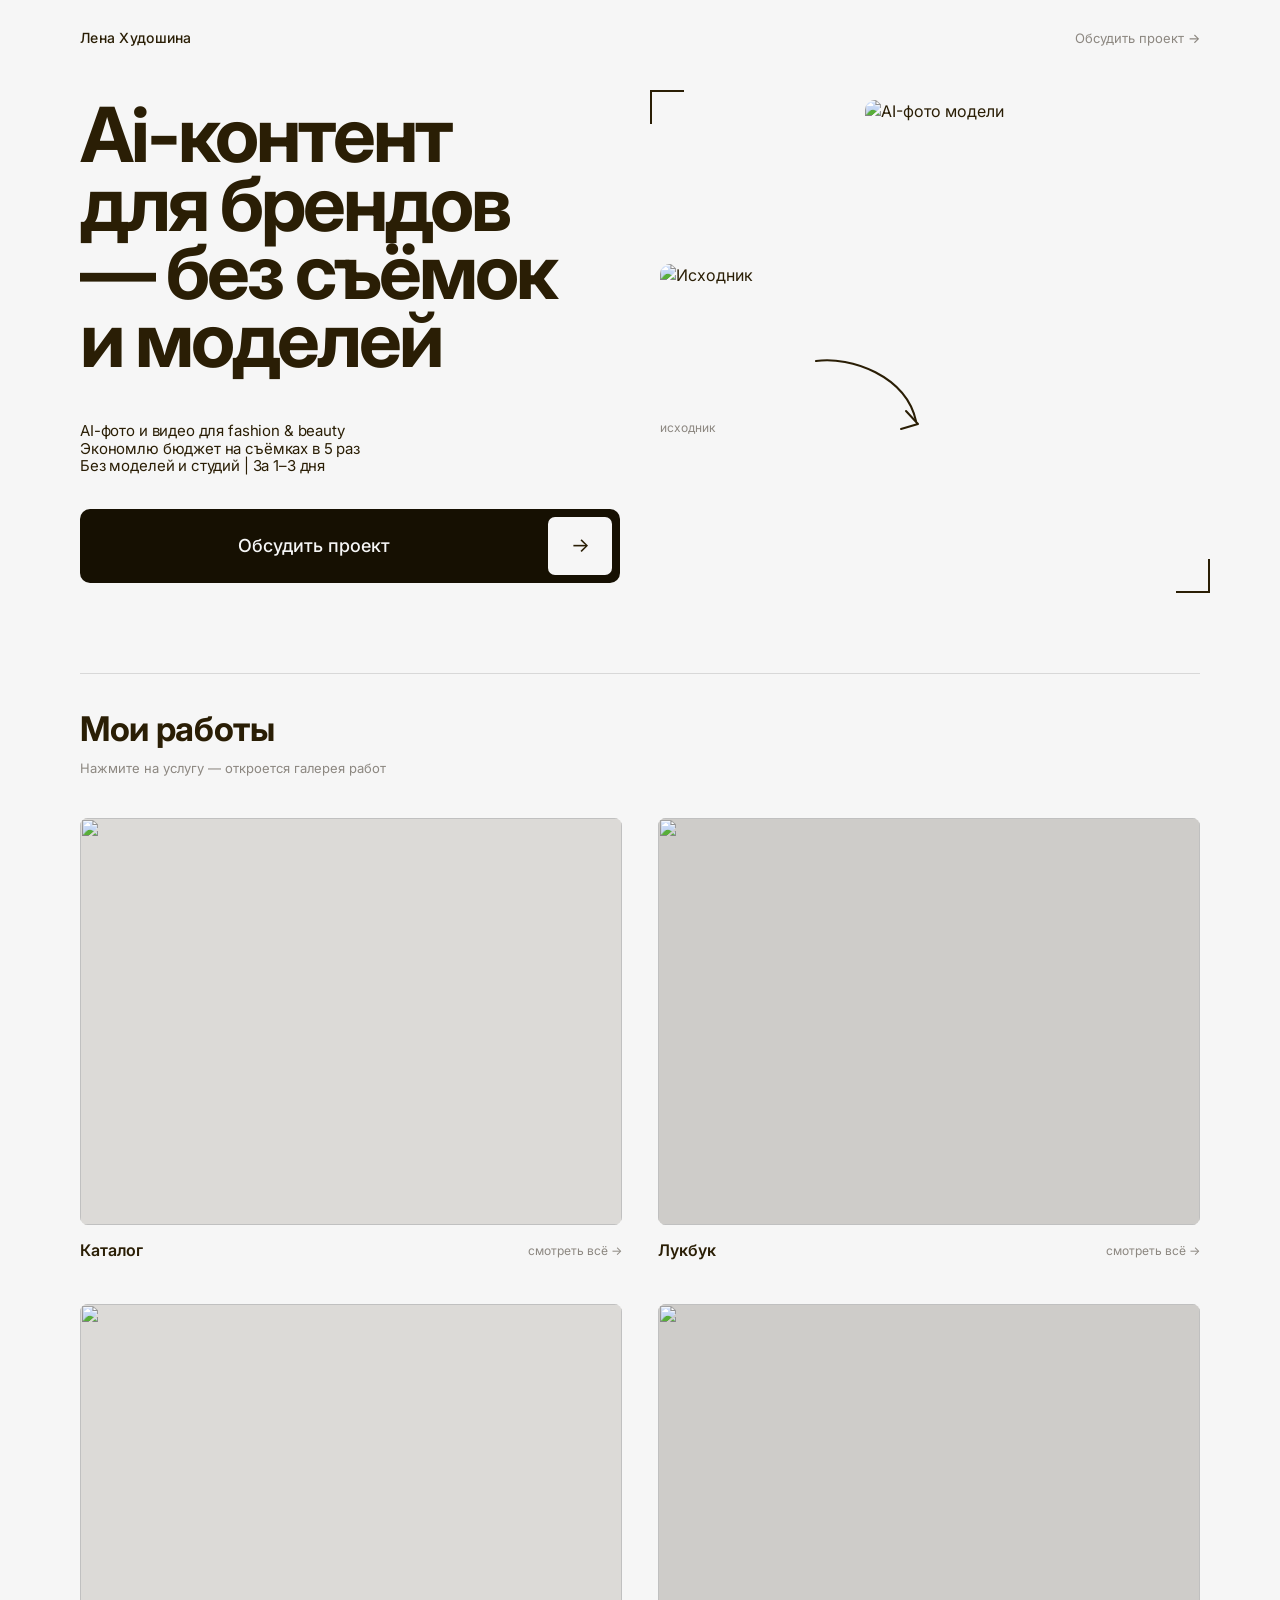
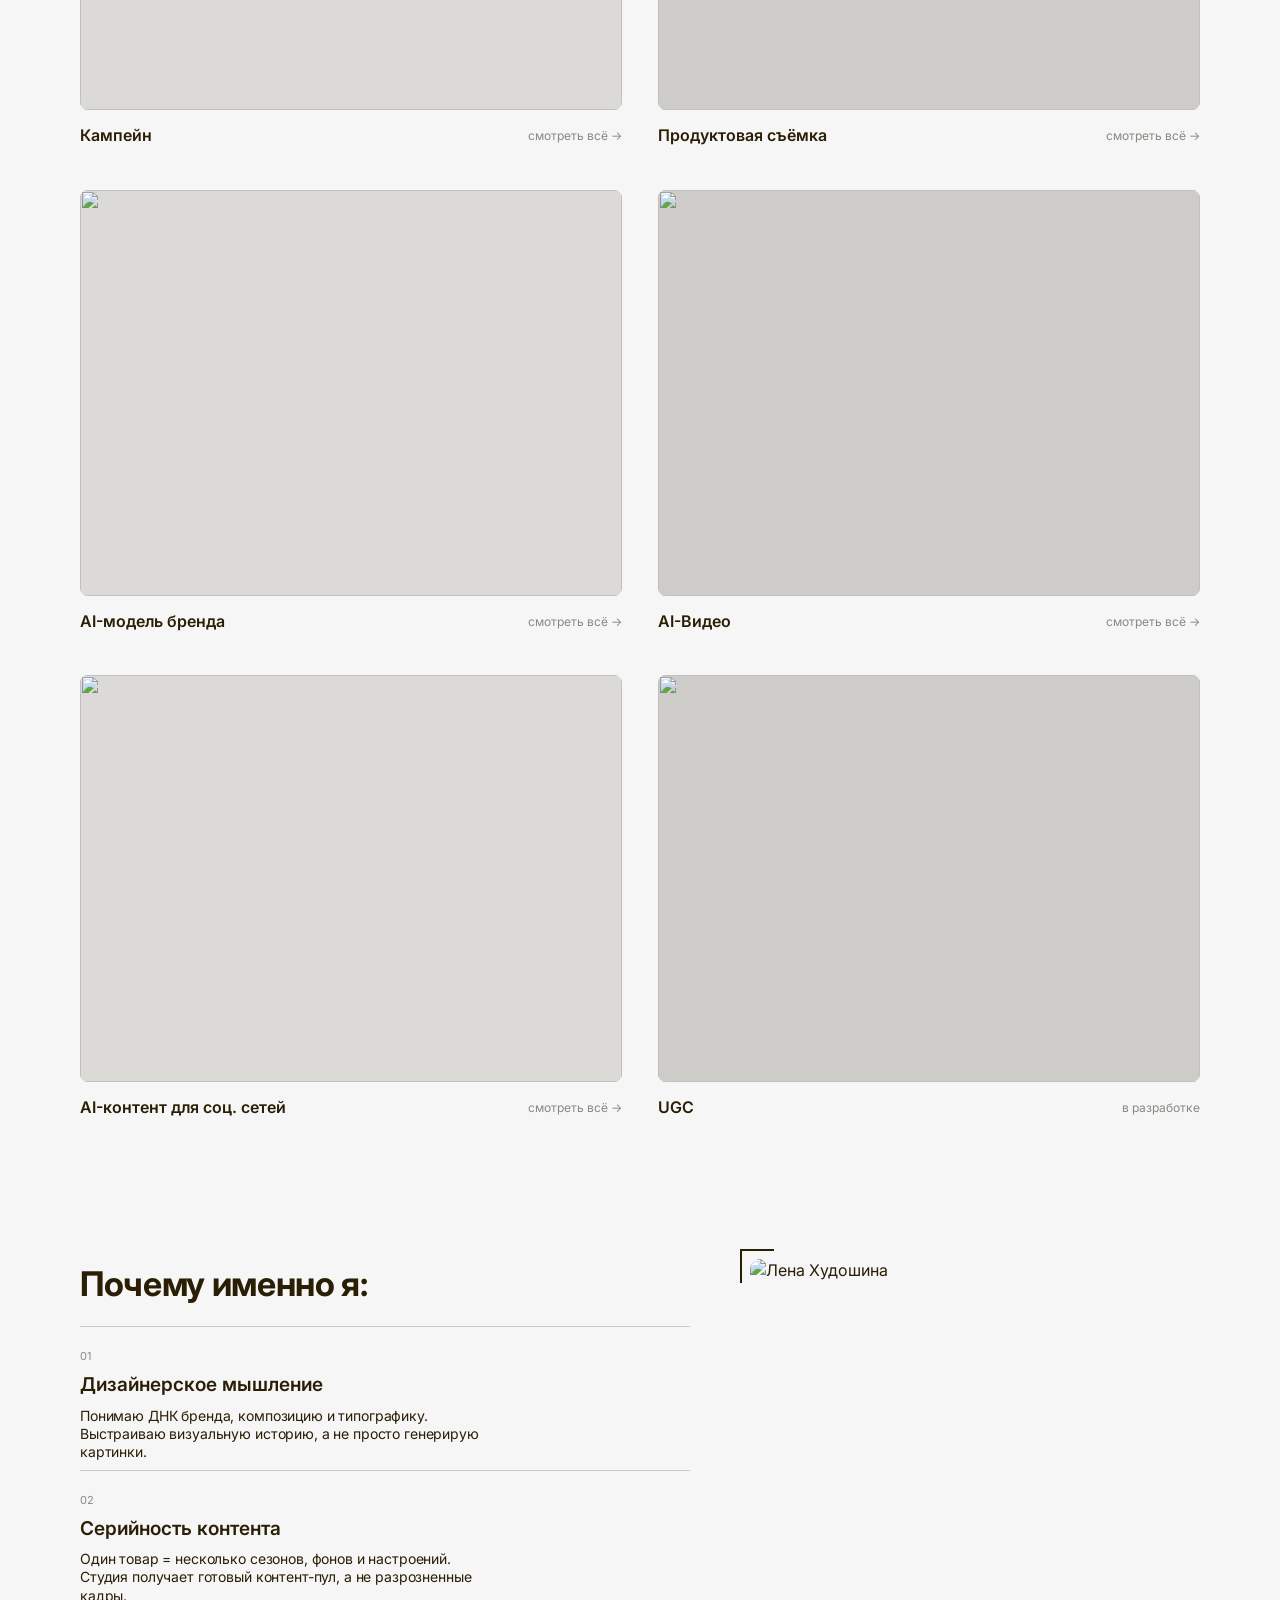
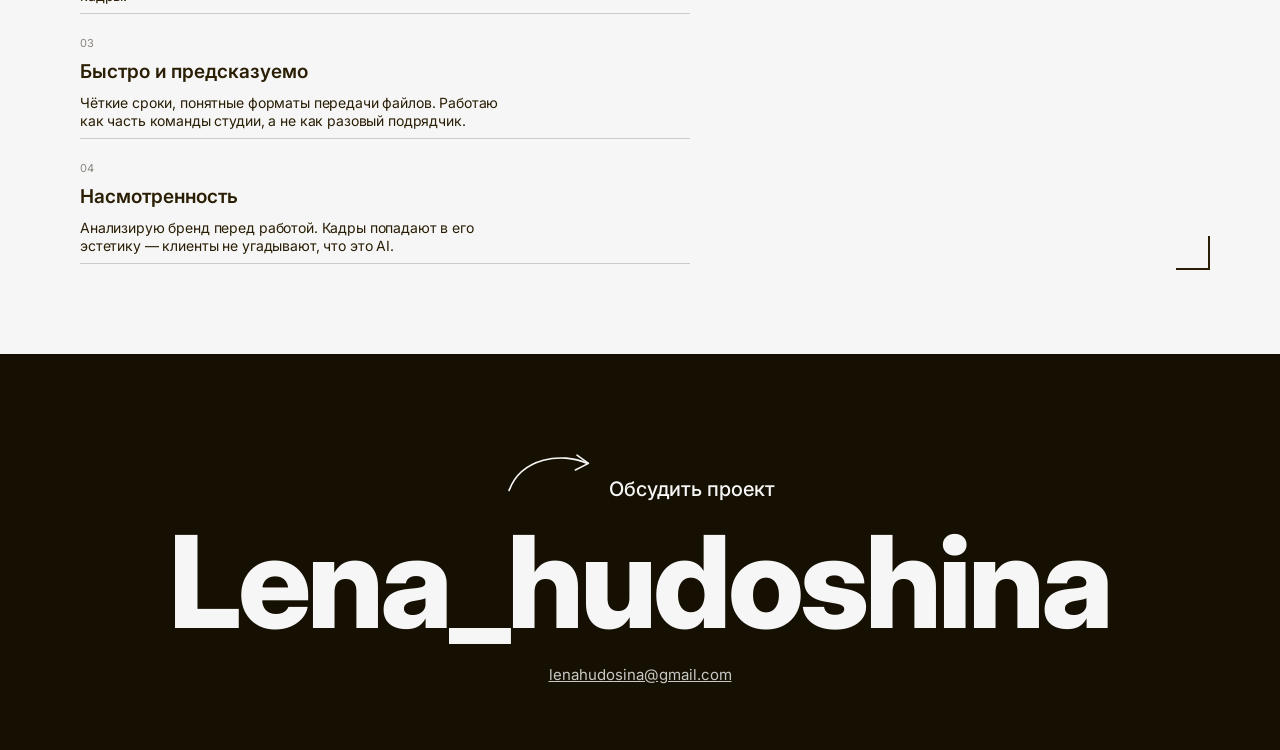
==== index.html @ 888ae45e "Add files via upload" ====
<!DOCTYPE html>
<html lang="ru">
<head>
  <meta charset="UTF-8" />
  <meta name="viewport" content="width=device-width, initial-scale=1.0" />
  <title>Лена Худошина — AI-контент для брендов</title>
  <meta name="description" content="AI-фото и видео для fashion & beauty брендов — без съёмок и моделей." />
  <link rel="preconnect" href="https://fonts.googleapis.com" />
  <link rel="preconnect" href="https://fonts.gstatic.com" crossorigin />
  <link href="https://fonts.googleapis.com/css2?family=Inter:wght@400;500;600;700;800&display=swap" rel="stylesheet" />
  <link rel="stylesheet" href="styles.css" />
</head>
<body>
  <div class="wrap">

    <!-- Header -->
    <header class="site-header">
      <div class="logo">Лена Худошина</div>
      <a href="https://t.me/lena_hudoshinaa" target="_blank" rel="noopener" class="nav-link">Обсудить<span class="np"> проект</span> <span class="arr">→</span></a>
    </header>

    <!-- Hero -->
    <section class="hero">
      <h1 class="hero-title">Ai-контент<br />для брендов<br />— без съёмок<br />и моделей</h1>

      <figure class="hero-media">
        <span class="bracket bracket-tl"></span>
        <span class="bracket bracket-br"></span>
        <img class="hero-main" src="images/hero-main.jpg" alt="AI-фото модели" />
        <figure class="source">
          <img src="images/hero-source.jpg" alt="Исходник" />
          <figcaption>исходник</figcaption>
        </figure>
        <svg class="hero-arrow" viewBox="0 0 120 90" fill="none" aria-hidden="true">
          <path d="M5 10 C 40 5, 95 25, 105 70" stroke="currentColor" stroke-width="2" stroke-linecap="round"/>
          <path d="M95 60 L107 73 L90 78" stroke="currentColor" stroke-width="2" stroke-linecap="round" stroke-linejoin="round"/>
        </svg>
      </figure>

      <p class="hero-sub">
        AI-фото и видео для fashion &amp; beauty<br />
        Экономлю бюджет на съёмках в 5 раз<br />
        Без моделей и студий | За 1–3 дня
      </p>
      <a href="https://t.me/lena_hudoshinaa" target="_blank" rel="noopener" class="btn"><span class="btn-label">Обсудить проект</span><span class="btn-arrow">→</span></a>
    </section>

    <!-- Works -->
    <section class="works">
      <h2 class="section-title">Мои работы</h2>
      <p class="section-note">Нажмите на услугу — откроется галерея работ</p>

      <div class="works-grid">
        <article class="card"><a class="card-img" href="cases/catalog.html"><img src="images/work-catalog.jpg" alt="" /></a><div class="card-foot"><span class="card-name">Каталог</span><a href="cases/catalog.html" class="card-link">смотреть всё →</a></div></article>
        <article class="card"><a class="card-img" href="cases/lookbook.html"><img src="images/work-lookbook.jpg" alt="" /></a><div class="card-foot"><span class="card-name">Лукбук</span><a href="cases/lookbook.html" class="card-link">смотреть всё →</a></div></article>
        <article class="card"><a class="card-img" href="cases/campaign.html"><img src="images/work-campaign.jpg" alt="" /></a><div class="card-foot"><span class="card-name">Кампейн</span><a href="cases/campaign.html" class="card-link">смотреть всё →</a></div></article>
        <article class="card"><a class="card-img" href="cases/product.html"><img src="images/work-product.jpg" alt="" /></a><div class="card-foot"><span class="card-name">Продуктовая съёмка</span><a href="cases/product.html" class="card-link">смотреть всё →</a></div></article>
        <article class="card"><a class="card-img" href="cases/model.html"><img src="images/work-model.jpg" alt="" /></a><div class="card-foot"><span class="card-name">AI-модель бренда</span><a href="cases/model.html" class="card-link">смотреть всё →</a></div></article>
        <article class="card"><a class="card-img" href="cases/video.html"><img src="images/work-video.jpg" alt="" /></a><div class="card-foot"><span class="card-name">AI-Видео</span><a href="cases/video.html" class="card-link">смотреть всё →</a></div></article>
        <article class="card"><a class="card-img" href="cases/social.html"><img src="images/work-social.jpg" alt="" /></a><div class="card-foot"><span class="card-name">AI-контент для соц. сетей</span><a href="cases/social.html" class="card-link">смотреть всё →</a></div></article>
        <article class="card"><a class="card-img" href="cases/ugc.html"><img src="images/work-ugc.jpg" alt="" /></a><div class="card-foot"><span class="card-name">UGC</span><a href="cases/ugc.html" class="card-link">в разработке</a></div></article>
      </div>
    </section>

    <!-- Why me -->
    <section class="why">
      <div class="why-list">
        <h2 class="section-title">Почему именно я:</h2>
        <div class="reason">
          <span class="num">01</span>
          <h3>Дизайнерское мышление</h3>
          <p>Понимаю ДНК бренда, композицию и типографику. Выстраиваю визуальную историю, а не просто генерирую картинки.</p>
        </div>
        <div class="reason">
          <span class="num">02</span>
          <h3>Серийность контента</h3>
          <p>Один товар = несколько сезонов, фонов и настроений. Студия получает готовый контент-пул, а не разрозненные кадры.</p>
        </div>
        <div class="reason">
          <span class="num">03</span>
          <h3>Быстро и предсказуемо</h3>
          <p>Чёткие сроки, понятные форматы передачи файлов. Работаю как часть команды студии, а не как разовый подрядчик.</p>
        </div>
        <div class="reason">
          <span class="num">04</span>
          <h3>Насмотренность</h3>
          <p>Анализирую бренд перед работой. Кадры попадают в его эстетику — клиенты не угадывают, что это AI.</p>
        </div>
      </div>
      <figure class="why-media">
        <span class="bracket bracket-tl"></span>
        <span class="bracket bracket-br"></span>
        <img src="images/about-portrait.jpg" alt="Лена Худошина" />
      </figure>
    </section>

  </div>

  <!-- CTA / Footer (full-bleed) -->
  <footer class="cta" id="cta">
    <div class="cta-inner">
      <div class="cta-top">
        <svg class="cta-arrow" viewBox="0 0 110 70" fill="none" aria-hidden="true">
          <path d="M5 55 C 20 15, 70 8, 100 22" stroke="currentColor" stroke-width="2" stroke-linecap="round"/>
          <path d="M88 12 L102 22 L86 30" stroke="currentColor" stroke-width="2" stroke-linecap="round" stroke-linejoin="round"/>
        </svg>
        <a href="https://t.me/lena_hudoshinaa" target="_blank" rel="noopener" class="cta-text">Обсудить проект</a>
      </div>
      <div class="wordmark">Lena_hudoshina</div>
      <a href="mailto:lenahudosina@gmail.com" class="cta-mail">lenahudosina@gmail.com</a>
    </div>
  </footer>
</body>
</html>
---- styles.css ----
:root{
  --bg:#F6F6F6;
  --ink:#2A1E05;
  --muted:#8C8780;
  --accent:#161002;
  --cream:#F6F6F6;
  --ph:#DCDAD7;
  --ph2:#CECCC9;
  --maxw:1200px;
}

*{box-sizing:border-box;margin:0;padding:0;}
html{scroll-behavior:smooth;}
body{
  background:var(--bg);
  color:var(--ink);
  font-family:"Inter",-apple-system,BlinkMacSystemFont,"Segoe UI",Helvetica,Arial,sans-serif;
  -webkit-font-smoothing:antialiased;
  line-height:1.45;
}
img{display:block;width:100%;height:100%;object-fit:cover;}
a{color:inherit;text-decoration:none;}
.arr{font-weight:500;}

.wrap{max-width:var(--maxw);margin:0 auto;padding:0 40px;}

/* Header */
.site-header{
  display:flex;justify-content:space-between;align-items:center;
  padding:28px 0;font-size:14px;
}
.logo{font-weight:500;letter-spacing:.02em;}
.nav-link{font-size:13px;color:var(--muted);}

/* Hero */
.hero{
  display:grid;grid-template-columns:1fr 1fr;gap:0 40px;
  grid-template-areas:
    "title media"
    "sub   media"
    "btn   media";
  grid-template-rows:auto auto 1fr;
  align-items:start;padding:24px 0 90px;
}
.hero-title{
  grid-area:title;
  font-size:clamp(40px,6vw,76px);
  font-weight:700;line-height:.9;letter-spacing:-.04em;
  margin-bottom:48px;
}
.hero-media{grid-area:media;}
.hero-sub{
  grid-area:sub;
  font-size:15px;color:var(--ink);margin-bottom:34px;line-height:1.18;letter-spacing:-.01em;
}
.btn{grid-area:btn;align-self:start;}
.btn{
  display:flex;align-items:stretch;gap:8px;
  background:var(--accent);
  padding:8px;border-radius:10px;min-width:340px;
}
.btn-label{
  flex:1;display:flex;align-items:center;justify-content:center;
  color:var(--cream);font-size:18px;font-weight:500;padding:16px;
}
.btn-arrow{
  flex:0 0 auto;width:64px;
  display:flex;align-items:center;justify-content:center;
  background:var(--cream);color:var(--ink);
  font-size:20px;border-radius:7px;
}

.hero-media{position:relative;align-self:stretch;min-height:420px;}
.hero-main{
  position:absolute;right:0;top:0;width:62%;height:100%;
  border-radius:10px;
}
.source{
  position:absolute;left:0;top:34%;width:34%;
}
.source img{aspect-ratio:5/4;border-radius:10px;}
.source figcaption{font-size:12px;color:var(--muted);margin-top:8px;}
.hero-arrow{
  position:absolute;left:28%;top:52%;width:120px;height:90px;color:var(--ink);
}

/* decorative corner brackets */
.bracket{position:absolute;width:34px;height:34px;pointer-events:none;}
.bracket-tr{right:-10px;top:-10px;border-top:2px solid var(--ink);border-right:2px solid var(--ink);}
.bracket-bl{left:-10px;bottom:-10px;border-bottom:2px solid var(--ink);border-left:2px solid var(--ink);}
.bracket-tl{left:-10px;top:-10px;border-top:2px solid var(--ink);border-left:2px solid var(--ink);}
.bracket-br{right:-10px;bottom:-10px;border-bottom:2px solid var(--ink);border-right:2px solid var(--ink);}

/* Section heads */
.section-title{font-size:clamp(26px,3vw,34px);font-weight:700;letter-spacing:-.01em;}
.section-note{font-size:13px;color:var(--muted);margin-top:6px;}

/* Works */
.works{padding:30px 0 80px;border-top:1px solid rgba(0,0,0,.12);}
.works-grid{
  display:grid;grid-template-columns:1fr 1fr;gap:42px 36px;margin-top:40px;
}
.card-img{display:block;width:100%;aspect-ratio:4/3;background:var(--ph);border-radius:8px;overflow:hidden;}
.card:nth-child(even) .card-img{background:var(--ph2);}
.card-foot{display:flex;justify-content:space-between;align-items:center;margin-top:14px;}
.card-name{font-size:16px;font-weight:600;}
.card-link{font-size:12px;color:var(--muted);}

/* Why */
.why{
  display:grid;grid-template-columns:1.15fr .85fr;gap:60px;
  padding:60px 0 90px;align-items:start;
}
.why-list .section-title{margin-bottom:0;padding-bottom:18px;border-bottom:1px solid rgba(0,0,0,.18);}
.reason{padding:22px 0 8px;border-bottom:1px solid rgba(0,0,0,.18);}
.reason .num{font-size:11px;color:var(--muted);display:block;margin-bottom:6px;}
.reason h3{font-size:19px;font-weight:600;margin-bottom:8px;}
.reason p{font-size:14px;color:var(--ink);max-width:420px;line-height:1.31;letter-spacing:-.01em;}
.why-media{position:relative;}
.why-media img{aspect-ratio:3/4;border-radius:10px;}

/* CTA / footer — full bleed */
.cta{
  background:var(--accent);color:var(--cream);
  width:100%;padding:90px 0 64px;
}
.cta-inner{max-width:var(--maxw);margin:0 auto;padding:0 40px;text-align:center;}
.cta-top{display:flex;align-items:flex-end;justify-content:center;gap:14px;}
.cta-arrow{width:90px;height:60px;color:var(--cream);}
.cta-text{font-size:20px;font-weight:500;}
.wordmark{
  font-size:clamp(40px,11vw,128px);font-weight:800;letter-spacing:-.03em;
  line-height:1;margin-top:14px;white-space:nowrap;text-align:center;
}
.cta-mail{
  display:block;text-align:center;margin-top:18px;
  font-size:15px;color:var(--cream);opacity:.8;text-decoration:underline;
}

/* ===== Case pages ===== */
.back{font-size:14px;color:var(--ink);font-weight:500;}
.case{padding:24px 0 90px;}
.case-title{
  font-size:clamp(34px,5vw,56px);font-weight:700;letter-spacing:-.03em;
  line-height:1;margin:16px 0 8px;
}
.case-sub{font-size:14px;color:var(--muted);margin-bottom:36px;}

/* example = horizontal-scroll row; rows stack vertically */
.example{margin-bottom:40px;}
.example-name{font-size:15px;font-weight:600;margin-bottom:14px;}
.scroll-row{
  display:flex;gap:16px;overflow-x:auto;padding-bottom:12px;
  scroll-snap-type:x mandatory;-webkit-overflow-scrolling:touch;
  scrollbar-width:thin;
}
.scroll-row > *{flex:0 0 auto;scroll-snap-align:start;}
.scroll-row .shot{
  height:440px;aspect-ratio:3/4;background:var(--ph);
  border-radius:10px;overflow:hidden;
}
.scroll-row .shot:nth-child(even){background:var(--ph2);}
.scroll-row .shot.wide{aspect-ratio:864/588;}
.scroll-row .shot video{width:100%;height:100%;object-fit:cover;display:block;background:#000;}
.preview-card{
  position:relative;height:440px;width:380px;
  background:#ECEAE5;border:1px solid rgba(42,30,5,.12);
  border-radius:12px;padding:18px;display:flex;flex-direction:column;
}
.preview-card .pv-top{display:flex;justify-content:space-between;align-items:center;margin-bottom:14px;}
.preview-card .pv-label{font-size:14px;font-weight:600;color:var(--ink);}
.preview-card .pv-hint{font-size:16px;color:var(--muted);letter-spacing:2px;}
.preview-card .pv-img{flex:1;border-radius:8px;overflow:hidden;}
.case-actions{
  display:flex;align-items:center;gap:16px;margin-top:48px;flex-wrap:wrap;
}
.btn-ghost{
  display:inline-flex;align-items:center;gap:8px;
  border:1px solid rgba(42,30,5,.35);border-radius:10px;
  padding:18px 26px;font-size:16px;font-weight:500;color:var(--ink);
}
.case-actions .btn{min-width:300px;}

@media(max-width:760px){
  .case{padding:8px 0 56px;}
  .scroll-row .shot{height:340px;}
  .preview-card{height:340px;width:280px;padding:14px;}
  .case-actions{flex-direction:column;align-items:stretch;}
  .btn-ghost{justify-content:center;}
  .case-actions .btn{min-width:0;width:100%;}
}

/* Mobile — 1:1 with Figma (390px frame) */
@media(max-width:760px){
  .wrap{padding:0 24px;}
  .nav-link .np{display:none;}
  .nav-link{font-size:13px;}

  /* hero: title -> photo -> text -> button (DOM order) */
  .hero{display:flex;flex-direction:column;gap:0;padding:0 0 56px;}
  .hero-title{font-size:44px;line-height:.88;letter-spacing:-.055em;margin:0 0 28px;}
  /* hero composition — exact proportions from Figma (390px frame) */
  .hero-media{position:relative;width:100%;aspect-ratio:342/300;min-height:0;height:auto;margin-bottom:24px;}
  .hero-main{position:absolute;right:0;top:0;left:auto;width:68%;height:92%;border-radius:8px;}
  .source{position:absolute;left:0;top:38%;width:33%;}
  .source img{aspect-ratio:112/95;border-radius:8px;}
  .hero-arrow{left:26%;top:58%;width:64px;height:48px;}
  .hero-sub{margin:0 0 28px;font-size:15px;}
  .btn{min-width:0;width:100%;}

  .works{padding:24px 0 56px;}
  .works-grid{grid-template-columns:1fr;gap:30px;margin-top:24px;}
  .card-img{aspect-ratio:342/300;}
  .section-title{font-size:32px;}

  .why{grid-template-columns:1fr;gap:0;padding:40px 0 40px;}
  .why-media{max-width:none;margin-top:40px;}
  .why-media img{aspect-ratio:341/426;}

  .cta{padding:56px 0 44px;}
  .cta-inner{padding:0 16px;}
  .cta-arrow{width:60px;height:42px;}
  .cta-text{font-size:18px;}
  .wordmark{font-size:11vw;}
}
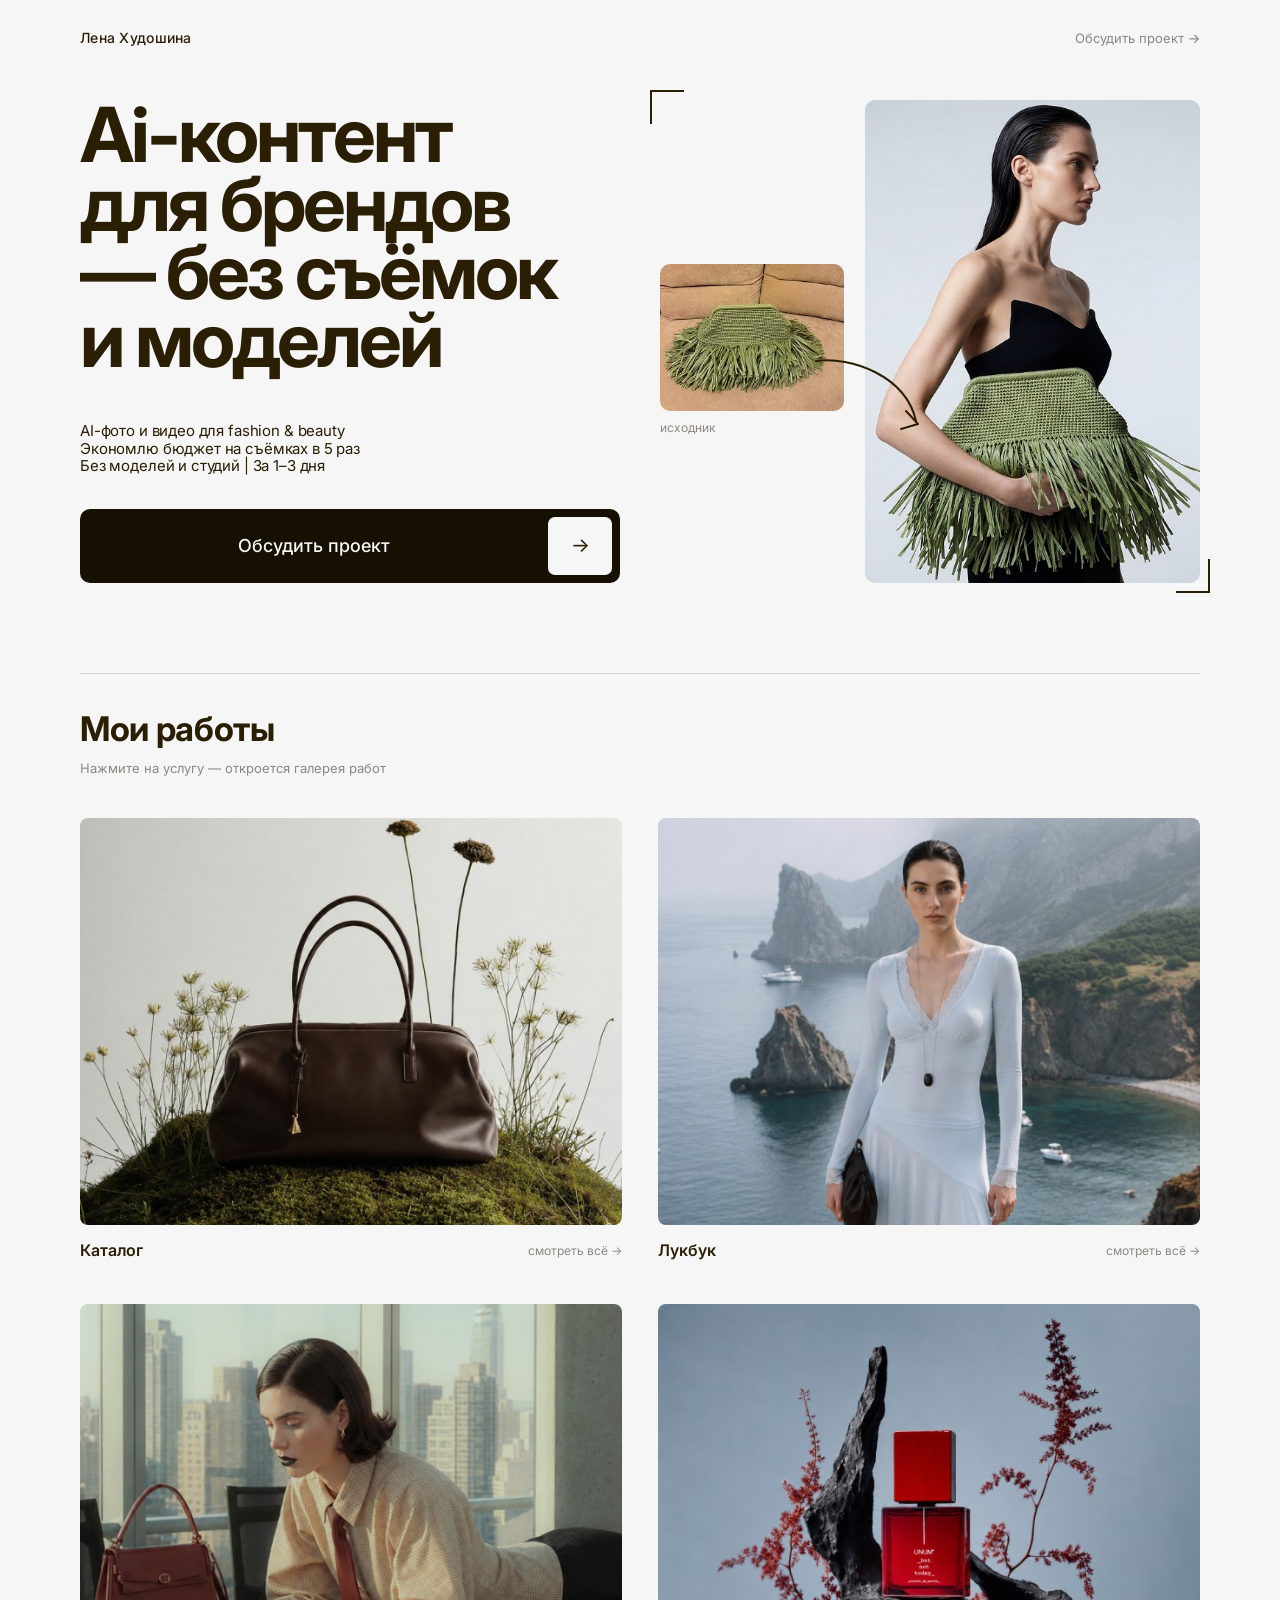
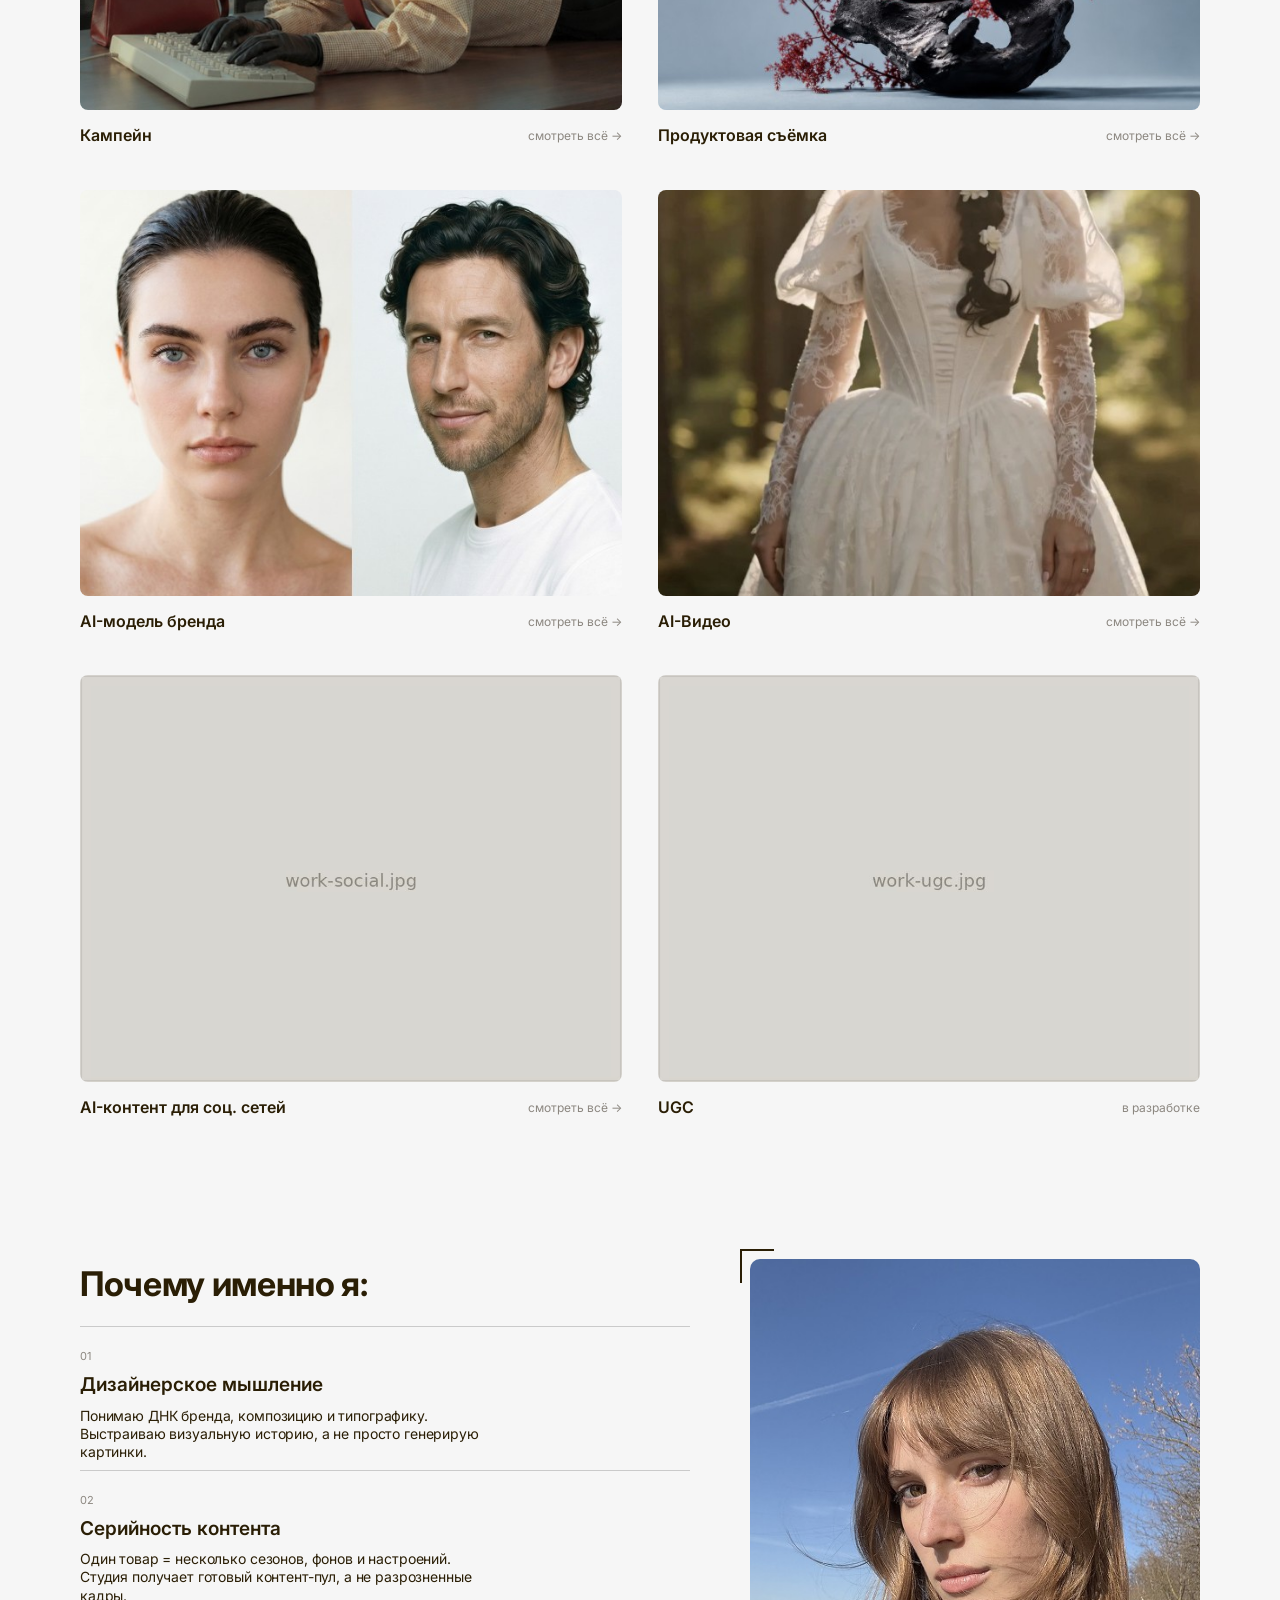
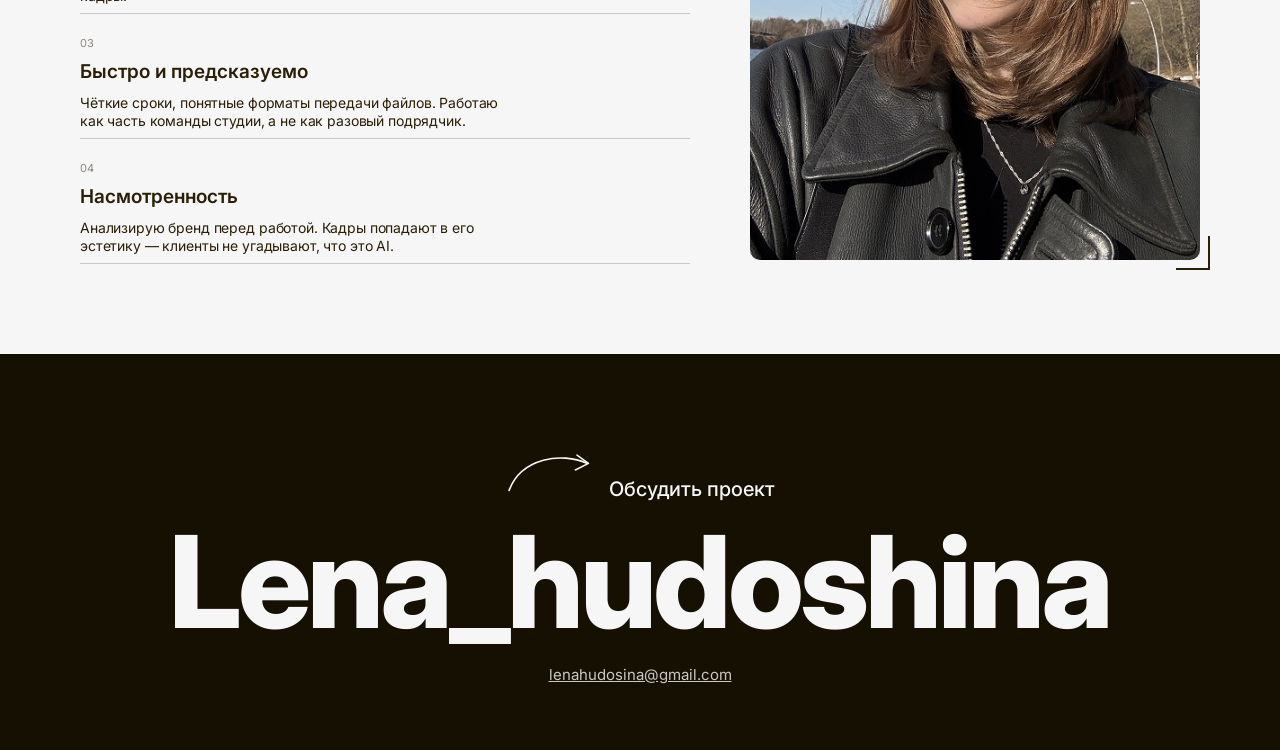
==== commit cf8687a1: "Update index.html" ====
--- a/index.html
+++ b/index.html
@@ -1,114 +1,114 @@
 <!DOCTYPE html>
 <html lang="ru">
 <head>
-  <meta charset="UTF-8" />
-  <meta name="viewport" content="width=device-width, initial-scale=1.0" />
-  <title>Лена Худошина — AI-контент для брендов</title>
-  <meta name="description" content="AI-фото и видео для fashion & beauty брендов — без съёмок и моделей." />
-  <link rel="preconnect" href="https://fonts.googleapis.com" />
-  <link rel="preconnect" href="https://fonts.gstatic.com" crossorigin />
-  <link href="https://fonts.googleapis.com/css2?family=Inter:wght@400;500;600;700;800&display=swap" rel="stylesheet" />
-  <link rel="stylesheet" href="styles.css" />
+<meta charset="UTF-8" />
+<meta name="viewport" content="width=device-width, initial-scale=1.0" />
+<title>Лена Худошина — AI-контент для брендов</title>
+<meta name="description" content="AI-фото и видео для fashion & beauty брендов — без съёмок и моделей." />
+<link rel="preconnect" href="https://fonts.googleapis.com" />
+<link rel="preconnect" href="https://fonts.gstatic.com" crossorigin />
+<link href="https://fonts.googleapis.com/css2?family=Inter:wght@400;500;600;700;800&display=swap" rel="stylesheet" />
+<link rel="stylesheet" href="styles.css" />
 </head>
 <body>
-  <div class="wrap">
+<div class="wrap">
 
-    <!-- Header -->
-    <header class="site-header">
-      <div class="logo">Лена Худошина</div>
-      <a href="https://t.me/lena_hudoshinaa" target="_blank" rel="noopener" class="nav-link">Обсудить<span class="np"> проект</span> <span class="arr">→</span></a>
-    </header>
+<!-- Header -->
+<header class="site-header">
+<div class="logo">Лена Худошина</div>
+<a href="https://t.me/lena_hudoshinaa" target="_blank" rel="noopener" class="nav-link">Обсудить<span class="np"> проект</span> <span class="arr">→</span></a>
+</header>
 
-    <!-- Hero -->
-    <section class="hero">
-      <h1 class="hero-title">Ai-контент<br />для брендов<br />— без съёмок<br />и моделей</h1>
+<!-- Hero -->
+<section class="hero">
+<h1 class="hero-title">Ai-контент<br />для брендов<br />— без съёмок<br />и моделей</h1>
 
-      <figure class="hero-media">
-        <span class="bracket bracket-tl"></span>
-        <span class="bracket bracket-br"></span>
-        <img class="hero-main" src="images/hero-main.jpg" alt="AI-фото модели" />
-        <figure class="source">
-          <img src="images/hero-source.jpg" alt="Исходник" />
-          <figcaption>исходник</figcaption>
-        </figure>
-        <svg class="hero-arrow" viewBox="0 0 120 90" fill="none" aria-hidden="true">
-          <path d="M5 10 C 40 5, 95 25, 105 70" stroke="currentColor" stroke-width="2" stroke-linecap="round"/>
-          <path d="M95 60 L107 73 L90 78" stroke="currentColor" stroke-width="2" stroke-linecap="round" stroke-linejoin="round"/>
-        </svg>
-      </figure>
+<figure class="hero-media">
+<span class="bracket bracket-tl"></span>
+<span class="bracket bracket-br"></span>
+<img class="hero-main" src="hero-main.jpg" alt="AI-фото модели" />
+<figure class="source">
+<img src="hero-source.jpg" alt="Исходник" />
+<figcaption>исходник</figcaption>
+</figure>
+<svg class="hero-arrow" viewBox="0 0 120 90" fill="none" aria-hidden="true">
+<path d="M5 10 C 40 5, 95 25, 105 70" stroke="currentColor" stroke-width="2" stroke-linecap="round"/>
+<path d="M95 60 L107 73 L90 78" stroke="currentColor" stroke-width="2" stroke-linecap="round" stroke-linejoin="round"/>
+</svg>
+</figure>
 
-      <p class="hero-sub">
-        AI-фото и видео для fashion &amp; beauty<br />
-        Экономлю бюджет на съёмках в 5 раз<br />
-        Без моделей и студий | За 1–3 дня
-      </p>
-      <a href="https://t.me/lena_hudoshinaa" target="_blank" rel="noopener" class="btn"><span class="btn-label">Обсудить проект</span><span class="btn-arrow">→</span></a>
-    </section>
+<p class="hero-sub">
+AI-фото и видео для fashion &amp; beauty<br />
+Экономлю бюджет на съёмках в 5 раз<br />
+Без моделей и студий | За 1–3 дня
+</p>
+<a href="https://t.me/lena_hudoshinaa" target="_blank" rel="noopener" class="btn"><span class="btn-label">Обсудить проект</span><span class="btn-arrow">→</span></a>
+</section>
 
-    <!-- Works -->
-    <section class="works">
-      <h2 class="section-title">Мои работы</h2>
-      <p class="section-note">Нажмите на услугу — откроется галерея работ</p>
+<!-- Works -->
+<section class="works">
+<h2 class="section-title">Мои работы</h2>
+<p class="section-note">Нажмите на услугу — откроется галерея работ</p>
 
-      <div class="works-grid">
-        <article class="card"><a class="card-img" href="cases/catalog.html"><img src="images/work-catalog.jpg" alt="" /></a><div class="card-foot"><span class="card-name">Каталог</span><a href="cases/catalog.html" class="card-link">смотреть всё →</a></div></article>
-        <article class="card"><a class="card-img" href="cases/lookbook.html"><img src="images/work-lookbook.jpg" alt="" /></a><div class="card-foot"><span class="card-name">Лукбук</span><a href="cases/lookbook.html" class="card-link">смотреть всё →</a></div></article>
-        <article class="card"><a class="card-img" href="cases/campaign.html"><img src="images/work-campaign.jpg" alt="" /></a><div class="card-foot"><span class="card-name">Кампейн</span><a href="cases/campaign.html" class="card-link">смотреть всё →</a></div></article>
-        <article class="card"><a class="card-img" href="cases/product.html"><img src="images/work-product.jpg" alt="" /></a><div class="card-foot"><span class="card-name">Продуктовая съёмка</span><a href="cases/product.html" class="card-link">смотреть всё →</a></div></article>
-        <article class="card"><a class="card-img" href="cases/model.html"><img src="images/work-model.jpg" alt="" /></a><div class="card-foot"><span class="card-name">AI-модель бренда</span><a href="cases/model.html" class="card-link">смотреть всё →</a></div></article>
-        <article class="card"><a class="card-img" href="cases/video.html"><img src="images/work-video.jpg" alt="" /></a><div class="card-foot"><span class="card-name">AI-Видео</span><a href="cases/video.html" class="card-link">смотреть всё →</a></div></article>
-        <article class="card"><a class="card-img" href="cases/social.html"><img src="images/work-social.jpg" alt="" /></a><div class="card-foot"><span class="card-name">AI-контент для соц. сетей</span><a href="cases/social.html" class="card-link">смотреть всё →</a></div></article>
-        <article class="card"><a class="card-img" href="cases/ugc.html"><img src="images/work-ugc.jpg" alt="" /></a><div class="card-foot"><span class="card-name">UGC</span><a href="cases/ugc.html" class="card-link">в разработке</a></div></article>
-      </div>
-    </section>
+<div class="works-grid">
+<article class="card"><a class="card-img" href="cases/catalog.html"><img src="work-catalog.jpg" alt="" /></a><div class="card-foot"><span class="card-name">Каталог</span><a href="cases/catalog.html" class="card-link">смотреть всё →</a></div></article>
+<article class="card"><a class="card-img" href="cases/lookbook.html"><img src="work-lookbook.jpg" alt="" /></a><div class="card-foot"><span class="card-name">Лукбук</span><a href="cases/lookbook.html" class="card-link">смотреть всё →</a></div></article>
+<article class="card"><a class="card-img" href="cases/campaign.html"><img src="work-campaign.jpg" alt="" /></a><div class="card-foot"><span class="card-name">Кампейн</span><a href="cases/campaign.html" class="card-link">смотреть всё →</a></div></article>
+<article class="card"><a class="card-img" href="cases/product.html"><img src="work-product.jpg" alt="" /></a><div class="card-foot"><span class="card-name">Продуктовая съёмка</span><a href="cases/product.html" class="card-link">смотреть всё →</a></div></article>
+<article class="card"><a class="card-img" href="cases/model.html"><img src="work-model.jpg" alt="" /></a><div class="card-foot"><span class="card-name">AI-модель бренда</span><a href="cases/model.html" class="card-link">смотреть всё →</a></div></article>
+<article class="card"><a class="card-img" href="cases/video.html"><img src="work-video.jpg" alt="" /></a><div class="card-foot"><span class="card-name">AI-Видео</span><a href="cases/video.html" class="card-link">смотреть всё →</a></div></article>
+<article class="card"><a class="card-img" href="cases/social.html"><img src="work-social.jpg" alt="" /></a><div class="card-foot"><span class="card-name">AI-контент для соц. сетей</span><a href="cases/social.html" class="card-link">смотреть всё →</a></div></article>
+<article class="card"><a class="card-img" href="cases/ugc.html"><img src="work-ugc.jpg" alt="" /></a><div class="card-foot"><span class="card-name">UGC</span><a href="cases/ugc.html" class="card-link">в разработке</a></div></article>
+</div>
+</section>
 
-    <!-- Why me -->
-    <section class="why">
-      <div class="why-list">
-        <h2 class="section-title">Почему именно я:</h2>
-        <div class="reason">
-          <span class="num">01</span>
-          <h3>Дизайнерское мышление</h3>
-          <p>Понимаю ДНК бренда, композицию и типографику. Выстраиваю визуальную историю, а не просто генерирую картинки.</p>
-        </div>
-        <div class="reason">
-          <span class="num">02</span>
-          <h3>Серийность контента</h3>
-          <p>Один товар = несколько сезонов, фонов и настроений. Студия получает готовый контент-пул, а не разрозненные кадры.</p>
-        </div>
-        <div class="reason">
-          <span class="num">03</span>
-          <h3>Быстро и предсказуемо</h3>
-          <p>Чёткие сроки, понятные форматы передачи файлов. Работаю как часть команды студии, а не как разовый подрядчик.</p>
-        </div>
-        <div class="reason">
-          <span class="num">04</span>
-          <h3>Насмотренность</h3>
-          <p>Анализирую бренд перед работой. Кадры попадают в его эстетику — клиенты не угадывают, что это AI.</p>
-        </div>
-      </div>
-      <figure class="why-media">
-        <span class="bracket bracket-tl"></span>
-        <span class="bracket bracket-br"></span>
-        <img src="images/about-portrait.jpg" alt="Лена Худошина" />
-      </figure>
-    </section>
+<!-- Why me -->
+<section class="why">
+<div class="why-list">
+<h2 class="section-title">Почему именно я:</h2>
+<div class="reason">
+<span class="num">01</span>
+<h3>Дизайнерское мышление</h3>
+<p>Понимаю ДНК бренда, композицию и типографику. Выстраиваю визуальную историю, а не просто генерирую картинки.</p>
+</div>
+<div class="reason">
+<span class="num">02</span>
+<h3>Серийность контента</h3>
+<p>Один товар = несколько сезонов, фонов и настроений. Студия получает готовый контент-пул, а не разрозненные кадры.</p>
+</div>
+<div class="reason">
+<span class="num">03</span>
+<h3>Быстро и предсказуемо</h3>
+<p>Чёткие сроки, понятные форматы передачи файлов. Работаю как часть команды студии, а не как разовый подрядчик.</p>
+</div>
+<div class="reason">
+<span class="num">04</span>
+<h3>Насмотренность</h3>
+<p>Анализирую бренд перед работой. Кадры попадают в его эстетику — клиенты не угадывают, что это AI.</p>
+</div>
+</div>
+<figure class="why-media">
+<span class="bracket bracket-tl"></span>
+<span class="bracket bracket-br"></span>
+<img src="about-portrait.jpg" alt="Лена Худошина" />
+</figure>
+</section>
 
-  </div>
+</div>
 
-  <!-- CTA / Footer (full-bleed) -->
-  <footer class="cta" id="cta">
-    <div class="cta-inner">
-      <div class="cta-top">
-        <svg class="cta-arrow" viewBox="0 0 110 70" fill="none" aria-hidden="true">
-          <path d="M5 55 C 20 15, 70 8, 100 22" stroke="currentColor" stroke-width="2" stroke-linecap="round"/>
-          <path d="M88 12 L102 22 L86 30" stroke="currentColor" stroke-width="2" stroke-linecap="round" stroke-linejoin="round"/>
-        </svg>
-        <a href="https://t.me/lena_hudoshinaa" target="_blank" rel="noopener" class="cta-text">Обсудить проект</a>
-      </div>
-      <div class="wordmark">Lena_hudoshina</div>
-      <a href="mailto:lenahudosina@gmail.com" class="cta-mail">lenahudosina@gmail.com</a>
-    </div>
-  </footer>
+<!-- CTA / Footer (full-bleed) -->
+<footer class="cta" id="cta">
+<div class="cta-inner">
+<div class="cta-top">
+<svg class="cta-arrow" viewBox="0 0 110 70" fill="none" aria-hidden="true">
+<path d="M5 55 C 20 15, 70 8, 100 22" stroke="currentColor" stroke-width="2" stroke-linecap="round"/>
+<path d="M88 12 L102 22 L86 30" stroke="currentColor" stroke-width="2" stroke-linecap="round" stroke-linejoin="round"/>
+</svg>
+<a href="https://t.me/lena_hudoshinaa" target="_blank" rel="noopener" class="cta-text">Обсудить проект</a>
+</div>
+<div class="wordmark">Lena_hudoshina</div>
+<a href="mailto:lenahudosina@gmail.com" class="cta-mail">lenahudosina@gmail.com</a>
+</div>
+</footer>
 </body>
 </html>
